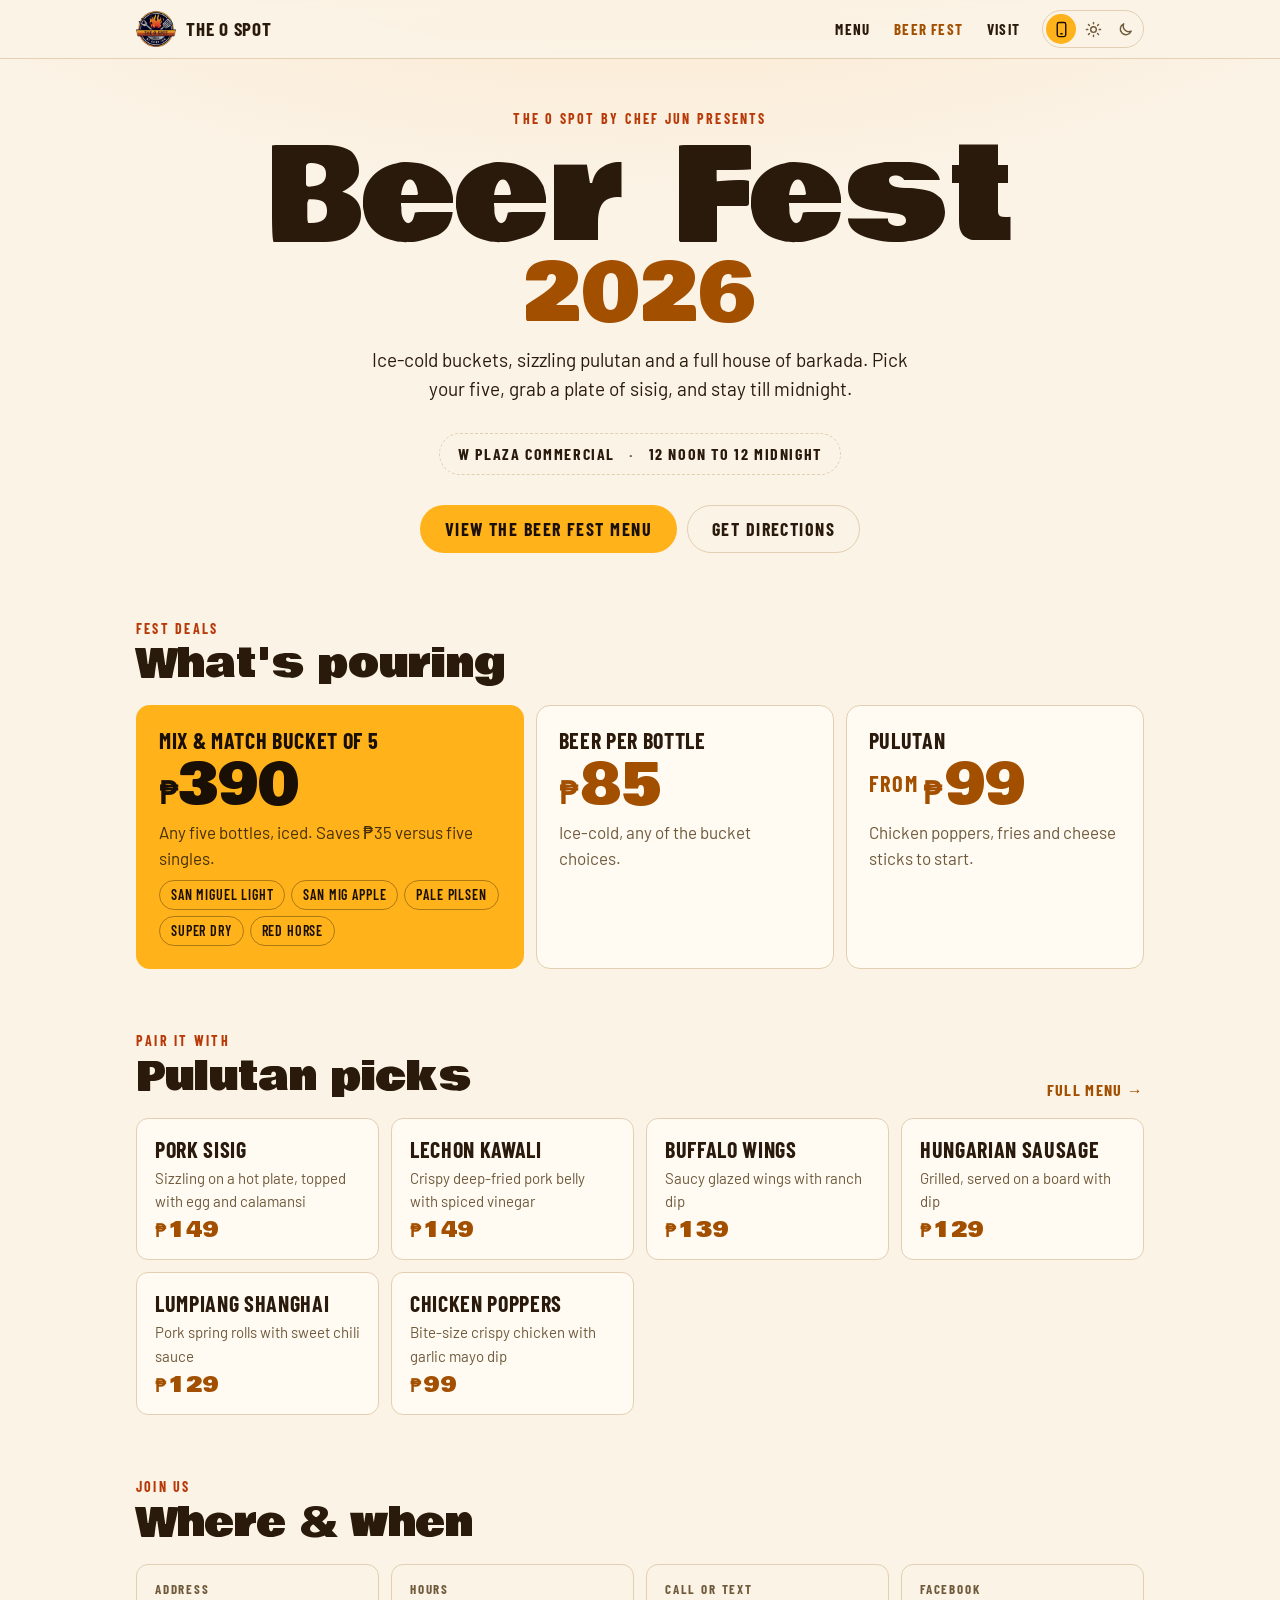
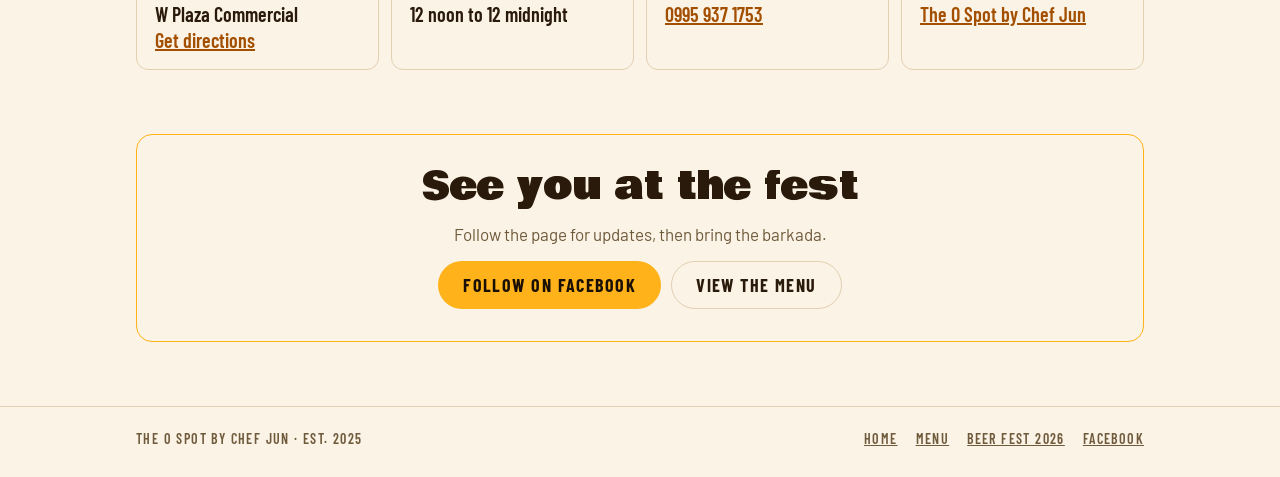
==== beerfest-2026/index.html @ cfd9f89e "Restructure site: business homepage, Beer Fest 2026 landing page, shared stylesheet Co-Authored-By: " ====
<!doctype html>
<html lang="en-PH">
<head>
<meta charset="utf-8">
<meta name="viewport" content="width=device-width, initial-scale=1, viewport-fit=cover">
<title>Beer Fest 2026 | Beer Buckets &amp; Pulutan at The O Spot by Chef Jun</title>
<meta name="description" content="Beer Fest 2026 at The O Spot by Chef Jun: a mix-and-match bucket of 5 San Miguel and Red Horse beers for ₱390, beer at ₱85 a bottle and pulutan from ₱99. At W Plaza Commercial, 12 noon to 12 midnight.">
<link rel="canonical" href="https://dhanmarlanortiz.github.io/theospot/beerfest-2026/">
<meta name="robots" content="index, follow, max-image-preview:large">
<meta property="og:type" content="website">
<meta property="og:site_name" content="The O Spot by Chef Jun">
<meta property="og:locale" content="en_PH">
<meta property="og:title" content="Beer Fest 2026 | Beer Buckets &amp; Pulutan at The O Spot by Chef Jun">
<meta property="og:description" content="Beer Fest 2026 at The O Spot by Chef Jun: a mix-and-match bucket of 5 San Miguel and Red Horse beers for ₱390, beer at ₱85 a bottle and pulutan from ₱99. At W Plaza Commercial, 12 noon to 12 midnight.">
<meta property="og:url" content="https://dhanmarlanortiz.github.io/theospot/beerfest-2026/">
<meta property="og:image" content="https://dhanmarlanortiz.github.io/theospot/assets/og-image.jpg">
<meta property="og:image:secure_url" content="https://dhanmarlanortiz.github.io/theospot/assets/og-image.jpg">
<meta property="og:image:type" content="image/jpeg">
<meta property="og:image:width" content="1200">
<meta property="og:image:height" content="630">
<meta property="og:image:alt" content="The O Spot by Chef Jun logo">
<meta name="twitter:card" content="summary_large_image">
<meta name="twitter:title" content="Beer Fest 2026 | Beer Buckets &amp; Pulutan at The O Spot by Chef Jun">
<meta name="twitter:description" content="Beer Fest 2026 at The O Spot by Chef Jun: a mix-and-match bucket of 5 San Miguel and Red Horse beers for ₱390, beer at ₱85 a bottle and pulutan from ₱99. At W Plaza Commercial, 12 noon to 12 midnight.">
<meta name="twitter:image" content="https://dhanmarlanortiz.github.io/theospot/assets/og-image.jpg">
<link rel="icon" href="../favicon.ico" sizes="any">
<link rel="icon" type="image/png" sizes="32x32" href="../assets/favicon-32.png">
<link rel="apple-touch-icon" href="../assets/apple-touch-icon.png">
<link rel="manifest" href="../site.webmanifest">
<meta name="color-scheme" content="dark light">
<meta name="theme-color" content="#140d08">
<script src="../assets/theme.js"></script>
<link rel="preconnect" href="https://fonts.googleapis.com">
<link rel="preconnect" href="https://fonts.gstatic.com" crossorigin>
<link rel="stylesheet" href="https://fonts.googleapis.com/css2?family=Bowlby+One&family=Barlow+Condensed:wght@500;600;700&family=Barlow:wght@400;500&display=swap">
<link rel="stylesheet" href="../assets/site.css">
<style>
.fhero{padding-block:52px 12px;text-align:center;display:grid;justify-items:center;gap:14px}
.fhero h1{margin:0;font:400 clamp(52px,13vw,128px)/.88 var(--display);letter-spacing:.01em}
.fhero h1 .yr{display:block;color:var(--accent);font-size:.62em;margin-top:.08em}
.fhero .lead{text-align:center}
.when{display:inline-flex;flex-wrap:wrap;justify-content:center;gap:6px 14px;padding:10px 18px;border:1.5px dashed var(--line);border-radius:999px;
  font:700 16px/1.2 var(--cond);letter-spacing:.1em;text-transform:uppercase}
.when span{color:var(--muted)}
.deals{list-style:none;margin:0;padding:0;display:grid;grid-template-columns:1.3fr 1fr 1fr;gap:12px}
@media (max-width:760px){.deals{grid-template-columns:1fr}}
.deal{display:grid;align-content:start;gap:8px;padding:22px;border:1px solid var(--line);border-radius:14px;background:var(--panel);min-width:0}
.deal.star{background:var(--amber);color:var(--ink);border-color:transparent}
.deal.star .muted{color:var(--ink);opacity:.8}
.deal.star .chips span{border-color:rgba(26,15,5,.35)}
.deal h3{margin:0;font:700 22px/1.1 var(--cond);text-transform:uppercase;letter-spacing:.03em}
.deal .big{font:400 clamp(40px,6vw,56px)/.9 var(--display);font-variant-numeric:tabular-nums}
.deal .big b{font-family:var(--cond);font-size:.55em}
.deal p{margin:0}
.cta{margin-top:56px;padding:32px 24px;border-radius:16px;border:1.5px solid var(--amber);text-align:center;display:grid;justify-items:center;gap:14px}
.cta h2{margin:0;font:400 clamp(26px,4.5vw,38px)/1.05 var(--display)}
</style>
<script type="application/ld+json">
{
 "@context": "https://schema.org",
 "@graph": [
  {
   "@type": "WebPage",
   "@id": "https://dhanmarlanortiz.github.io/theospot/beerfest-2026/#webpage",
   "url": "https://dhanmarlanortiz.github.io/theospot/beerfest-2026/",
   "name": "Beer Fest 2026 at The O Spot by Chef Jun",
   "inLanguage": "en-PH",
   "about": {
    "@id": "https://dhanmarlanortiz.github.io/theospot/#restaurant"
   },
   "isPartOf": {
    "@id": "https://dhanmarlanortiz.github.io/theospot/#website"
   }
  },
  {
   "@type": "Restaurant",
   "@id": "https://dhanmarlanortiz.github.io/theospot/#restaurant",
   "name": "The O Spot by Chef Jun",
   "url": "https://dhanmarlanortiz.github.io/theospot/"
  },
  {
   "@type": "BreadcrumbList",
   "itemListElement": [
    {
     "@type": "ListItem",
     "position": 1,
     "name": "Home",
     "item": "https://dhanmarlanortiz.github.io/theospot/"
    },
    {
     "@type": "ListItem",
     "position": 2,
     "name": "Beer Fest 2026",
     "item": "https://dhanmarlanortiz.github.io/theospot/beerfest-2026/"
    }
   ]
  }
 ]
}
</script>
</head>
<body>
<header class="topbar">
  <div class="wrap">
    <a class="brand" href="../"><img src="../assets/logo.png" width="480" height="424" alt="The O Spot by Chef Jun home"><span>The O Spot</span></a>
    <nav class="links" aria-label="Main">
      <a href="../menu/">Menu</a>
      <a href="../beerfest-2026/" aria-current="page">Beer Fest</a>
      <a href="../#visit">Visit</a>
    </nav>
    <div class="theme" role="group" aria-label="Color theme">
        <button type="button" data-theme-set="auto" aria-pressed="true" aria-label="Match phone setting" title="Match phone setting"><svg viewBox="0 0 24 24" fill="none" stroke="currentColor" stroke-width="2" stroke-linecap="round" stroke-linejoin="round"><rect x="6" y="2" width="12" height="20" rx="2.5"/><path d="M11 18h2"/></svg></button>
        <button type="button" data-theme-set="light" aria-pressed="false" aria-label="Light mode" title="Light mode"><svg viewBox="0 0 24 24" fill="none" stroke="currentColor" stroke-width="2" stroke-linecap="round"><circle cx="12" cy="12" r="4"/><path d="M12 2v2M12 20v2M4.9 4.9l1.4 1.4M17.7 17.7l1.4 1.4M2 12h2M20 12h2M4.9 19.1l1.4-1.4M17.7 6.3l1.4-1.4"/></svg></button>
        <button type="button" data-theme-set="dark" aria-pressed="false" aria-label="Dark mode" title="Dark mode"><svg viewBox="0 0 24 24" fill="none" stroke="currentColor" stroke-width="2" stroke-linecap="round" stroke-linejoin="round"><path d="M20 14.5A8 8 0 0 1 9.5 4a8 8 0 1 0 10.5 10.5z"/></svg></button>
      </div>
  </div>
</header>
<main class="wrap">
  <section class="fhero">
    <p class="eyebrow">The O Spot by Chef Jun presents</p>
    <h1>Beer Fest <span class="yr">2026</span></h1>
    <p class="lead">Ice-cold buckets, sizzling pulutan and a full house of barkada. Pick your five, grab a plate of sisig, and stay till midnight.</p>
    <p class="when"><!-- FEST_DATES -->W Plaza Commercial <span>·</span> 12 noon to 12 midnight</p>
    <div class="actions">
      <a class="btn btn-primary" href="../menu/">View the Beer Fest menu</a>
      <a class="btn btn-ghost" href="https://www.google.com/maps/place/W+Plaza+Commercial/@12.9922012,124.0224129,1058m/data=!3m2!1e3!4b1!4m6!3m5!1s0x33a0ef007dd5b9c7:0x67f7fab3412676c0!8m2!3d12.9922012!4d124.0249878!16s%2Fg%2F11ldqmd6lp" target="_blank" rel="noopener">Get directions</a>
    </div>
  </section>

  <section class="section" aria-labelledby="deals-title">
    <div class="section-head"><div><p class="eyebrow">Fest deals</p><h2 id="deals-title">What's pouring</h2></div></div>
    <ul class="deals">
      <li class="deal star">
        <h3>Mix &amp; match bucket of 5</h3>
        <span class="big"><b>₱</b>390</span>
        <p class="muted">Any five bottles, iced. Saves ₱35 versus five singles.</p>
        <div class="chips"><span>San Miguel Light</span><span>San Mig Apple</span><span>Pale Pilsen</span><span>Super Dry</span><span>Red Horse</span></div>
      </li>
      <li class="deal">
        <h3>Beer per bottle</h3>
        <span class="big price"><b>₱</b>85</span>
        <p class="muted">Ice-cold, any of the bucket choices.</p>
      </li>
      <li class="deal">
        <h3>Pulutan</h3>
        <span class="big price"><span style="font:700 .4em var(--cond);letter-spacing:.08em;vertical-align:.5em;margin-right:4px">FROM</span><b>₱</b>99</span>
        <p class="muted">Chicken poppers, fries and cheese sticks to start.</p>
      </li>
    </ul>
  </section>

  <section class="section" aria-labelledby="pair-title">
    <div class="section-head">
      <div><p class="eyebrow">Pair it with</p><h2 id="pair-title">Pulutan picks</h2></div>
      <a class="text-link" href="../menu/">Full menu →</a>
    </div>
    <ul class="dishes">
      <li class="dish"><h3>Pork Sisig</h3><p>Sizzling on a hot plate, topped with egg and calamansi</p><span class="price"><b>₱</b>149</span></li>
      <li class="dish"><h3>Lechon Kawali</h3><p>Crispy deep-fried pork belly with spiced vinegar</p><span class="price"><b>₱</b>149</span></li>
      <li class="dish"><h3>Buffalo Wings</h3><p>Saucy glazed wings with ranch dip</p><span class="price"><b>₱</b>139</span></li>
      <li class="dish"><h3>Hungarian Sausage</h3><p>Grilled, served on a board with dip</p><span class="price"><b>₱</b>129</span></li>
      <li class="dish"><h3>Lumpiang Shanghai</h3><p>Pork spring rolls with sweet chili sauce</p><span class="price"><b>₱</b>129</span></li>
      <li class="dish"><h3>Chicken Poppers</h3><p>Bite-size crispy chicken with garlic mayo dip</p><span class="price"><b>₱</b>99</span></li>
    </ul>
  </section>

  <section class="section visit" id="visit" aria-labelledby="visit-title">
    <div class="section-head"><div><p class="eyebrow">Join us</p><h2 id="visit-title">Where &amp; when</h2></div></div>
    <dl>
      <div><dt>Address</dt><dd>W Plaza Commercial<br><a href="https://www.google.com/maps/place/W+Plaza+Commercial/@12.9922012,124.0224129,1058m/data=!3m2!1e3!4b1!4m6!3m5!1s0x33a0ef007dd5b9c7:0x67f7fab3412676c0!8m2!3d12.9922012!4d124.0249878!16s%2Fg%2F11ldqmd6lp" target="_blank" rel="noopener">Get directions</a></dd></div>
      <div><dt>Hours</dt><dd>12 noon to 12 midnight</dd></div>
      <div><dt>Call or text</dt><dd><a href="tel:+639959371753">0995 937 1753</a></dd></div>
      <div><dt>Facebook</dt><dd><a href="https://www.facebook.com/profile.php?id=61582325510335" target="_blank" rel="noopener">The O Spot by Chef Jun</a></dd></div>
    </dl>
  </section>

  <section class="cta" aria-labelledby="cta-title">
    <h2 id="cta-title">See you at the fest</h2>
    <p class="muted" style="margin:0">Follow the page for updates, then bring the barkada.</p>
    <div class="actions" style="justify-content:center">
      <a class="btn btn-primary" href="https://www.facebook.com/profile.php?id=61582325510335" target="_blank" rel="noopener">Follow on Facebook</a>
      <a class="btn btn-ghost" href="../menu/">View the menu</a>
    </div>
  </section>
</main>
<footer class="site-footer">
  <div class="wrap">
    <span>The O Spot by Chef Jun · Est. 2025</span>
    <nav aria-label="Footer">
      <a href="../">Home</a>
      <a href="../menu/">Menu</a>
      <a href="../beerfest-2026/">Beer Fest 2026</a>
      <a href="https://www.facebook.com/profile.php?id=61582325510335" target="_blank" rel="noopener">Facebook</a>
    </nav>
  </div>
</footer>
</body>
</html>
---- assets/site.css ----
/* The O Spot shared styles (home + Beer Fest landing).
   Dark "night market" by default; light "paper menu" when the phone is in light mode or the visitor picks it. */
:root{
  --bg:#140d08; --panel:#1f150d; --line:#3a2a1b; --fg:#f6ead8; --muted:#b9a58a;
  --amber:#ffb21a; --accent:#ffb21a; --flame:#ff6a1a; --flame-text:#ff7a33; --ink:#1a0f05;
  --glow:rgba(255,106,26,.16);
  --display:"Bowlby One","Arial Black",Impact,sans-serif;
  --cond:"Barlow Condensed","Arial Narrow",sans-serif;
  --body:"Barlow",system-ui,sans-serif;
  color-scheme:dark;
}
@media (prefers-color-scheme: light){
  :root:not([data-theme="dark"]){--bg:#fbf3e6;--panel:#fffaf2;--line:#e3cfb2;--fg:#2a1a0c;--muted:#6f5a3c;--accent:#a34f00;--flame-text:#b83a08;--glow:rgba(255,150,40,.18);color-scheme:light}
}
:root[data-theme="light"]{--bg:#fbf3e6;--panel:#fffaf2;--line:#e3cfb2;--fg:#2a1a0c;--muted:#6f5a3c;--accent:#a34f00;--flame-text:#b83a08;--glow:rgba(255,150,40,.18);color-scheme:light}

*{box-sizing:border-box}
body{margin:0;background:var(--bg);color:var(--fg);font:17px/1.55 var(--body);
  background-image:radial-gradient(1200px 520px at 50% -8%,var(--glow),transparent 70%)}
img{max-width:100%;height:auto}
a{color:var(--accent)}
.wrap{max-width:1040px;margin:0 auto;padding-inline:16px}
@media (prefers-reduced-motion:no-preference){html{scroll-behavior:smooth}}

/* Top bar */
.topbar{position:sticky;top:env(safe-area-inset-top,0px);z-index:10;background:color-mix(in srgb,var(--bg) 90%,transparent);
  backdrop-filter:blur(8px);border-bottom:1px solid var(--line)}
.topbar .wrap{display:flex;align-items:center;gap:12px;padding-block:10px}
.brand{display:flex;align-items:center;gap:10px;color:var(--fg);text-decoration:none;font:700 19px/1 var(--cond);letter-spacing:.04em;text-transform:uppercase;margin-right:auto;min-width:0}
.brand img{width:40px;height:auto;flex:none}
.links{display:flex;gap:4px}
.links a{color:var(--fg);text-decoration:none;font:700 15px/1 var(--cond);letter-spacing:.08em;text-transform:uppercase;padding:9px 10px;border-radius:999px}
.links a:hover,.links a[aria-current="page"]{color:var(--accent)}
.links a:focus-visible{outline:2px solid var(--accent);outline-offset:2px}
@media (max-width:560px){.brand span{display:none}.links a{padding:8px 7px;font-size:14px;letter-spacing:.04em}}

/* Theme switch */
.theme{display:flex;align-items:center;gap:2px;padding:3px;border:1.5px solid var(--line);border-radius:999px;flex:none}
.theme button{display:grid;place-items:center;width:30px;height:30px;padding:0;border:0;border-radius:999px;background:transparent;color:var(--muted);cursor:pointer}
.theme button svg{width:17px;height:17px}
.theme button:hover{color:var(--fg)}
.theme button[aria-pressed="true"]{background:var(--amber);color:var(--ink)}
.theme button:focus-visible{outline:2px solid var(--accent);outline-offset:2px}

/* Type */
.eyebrow{margin:0;color:var(--flame-text);font:700 14px/1.2 var(--cond);letter-spacing:.16em;text-transform:uppercase}
h1,h2{text-wrap:balance}
.section{padding-block:56px 8px}
.section-head{display:flex;flex-wrap:wrap;align-items:end;justify-content:space-between;gap:8px 24px;margin-bottom:20px}
.section h2{margin:6px 0 0;font:400 clamp(28px,4.5vw,40px)/1.05 var(--display)}
.lead{margin:0;max-width:52ch;font-size:clamp(17px,2.2vw,19px)}
.muted{color:var(--muted)}

/* Buttons */
.actions{display:flex;flex-wrap:wrap;gap:10px}
.btn{display:inline-flex;align-items:center;gap:8px;padding:14px 24px;border-radius:999px;text-decoration:none;
  font:700 18px/1 var(--cond);letter-spacing:.08em;text-transform:uppercase;border:1.5px solid transparent}
.btn-primary{background:var(--amber);color:var(--ink)}
.btn-primary:hover{filter:brightness(1.07)}
.btn-ghost{border-color:var(--line);color:var(--fg)}
.btn-ghost:hover{border-color:var(--accent);color:var(--accent)}
.btn:focus-visible{outline:3px solid var(--accent);outline-offset:3px}
.text-link{font:700 16px/1 var(--cond);letter-spacing:.08em;text-transform:uppercase;text-decoration:none}
.text-link:hover{text-decoration:underline}

/* Dish cards */
.dishes{list-style:none;margin:0;padding:0;display:grid;grid-template-columns:repeat(auto-fill,minmax(min(100%,230px),1fr));gap:12px}
.dish{display:grid;grid-template-rows:auto 1fr auto;gap:6px;padding:18px;border:1px solid var(--line);border-radius:12px;background:var(--panel);min-width:0}
.dish h3{margin:0;font:700 22px/1.1 var(--cond);text-transform:uppercase;letter-spacing:.03em}
.dish p{margin:0;color:var(--muted);font-size:15px}
.price{font:400 22px/1 var(--display);color:var(--accent);font-variant-numeric:tabular-nums}
.price b{font-family:var(--cond);font-weight:700;font-size:.8em;margin-right:2px}

/* Chips */
.chips{display:flex;flex-wrap:wrap;gap:6px}
.chips span{font:600 14px/1 var(--cond);letter-spacing:.06em;text-transform:uppercase;padding:7px 11px;border:1px solid var(--line);border-radius:999px}

/* Visit */
.visit dl{margin:0;display:grid;grid-template-columns:repeat(auto-fit,minmax(min(100%,220px),1fr));gap:12px}
.visit dl div{min-width:0;padding:16px 18px;border:1px solid var(--line);border-radius:12px}
.visit dt{font:700 13px var(--cond);letter-spacing:.14em;text-transform:uppercase;color:var(--muted)}
.visit dd{margin:4px 0 0;font:600 20px/1.3 var(--cond);overflow-wrap:anywhere}

/* FAQ */
.faq details{border-bottom:1px dashed var(--line);padding-block:14px}
.faq details:first-of-type{border-top:1px dashed var(--line)}
.faq summary{cursor:pointer;font:700 20px/1.3 var(--cond);letter-spacing:.02em}
.faq summary:focus-visible{outline:2px solid var(--accent);outline-offset:3px}
.faq details p{margin:8px 0 0;color:var(--muted);max-width:65ch}

/* Footer */
.site-footer{margin-top:64px;border-top:1px solid var(--line)}
.site-footer .wrap{display:flex;flex-wrap:wrap;gap:10px 24px;justify-content:space-between;padding-block:22px calc(28px + env(safe-area-inset-bottom,0px));
  color:var(--muted);font:600 14px/1.4 var(--cond);letter-spacing:.1em;text-transform:uppercase}
.site-footer nav{display:flex;flex-wrap:wrap;gap:6px 18px}
.site-footer a{color:inherit}
.site-footer a:hover{color:var(--accent)}
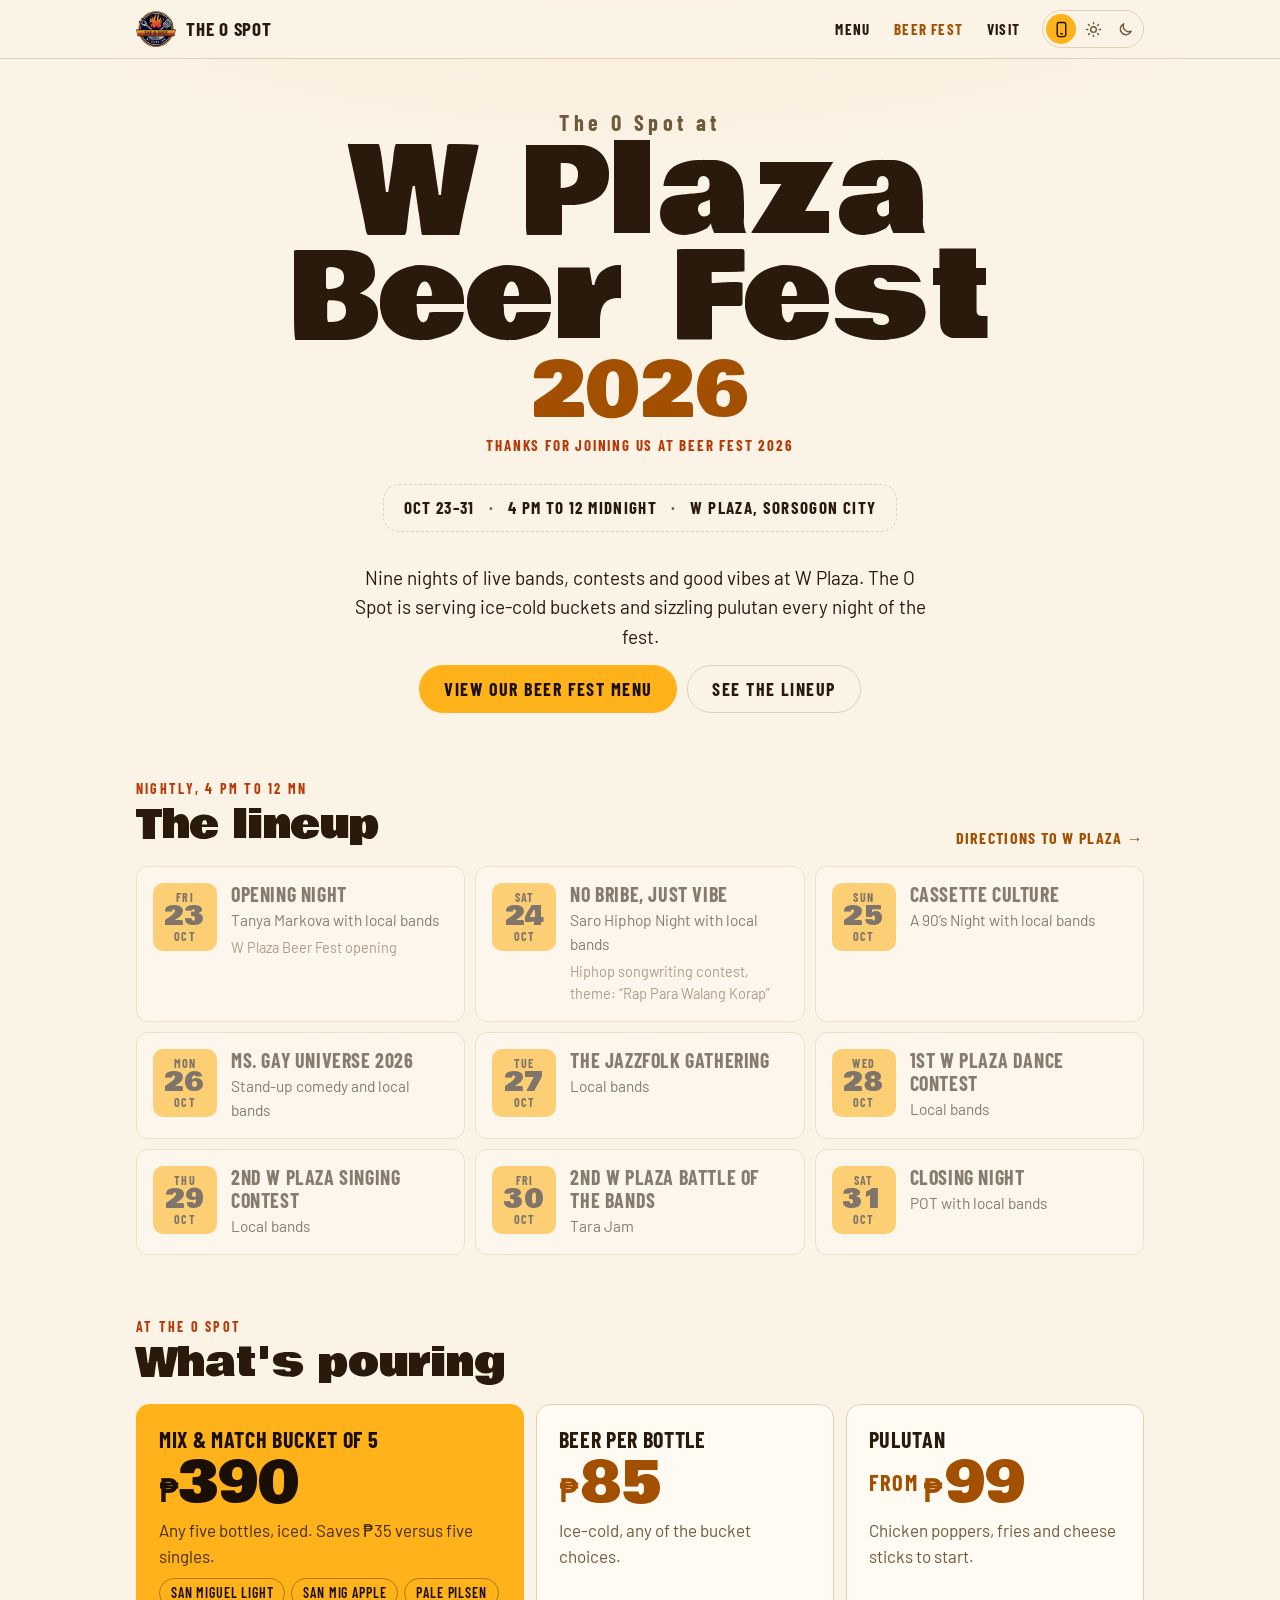
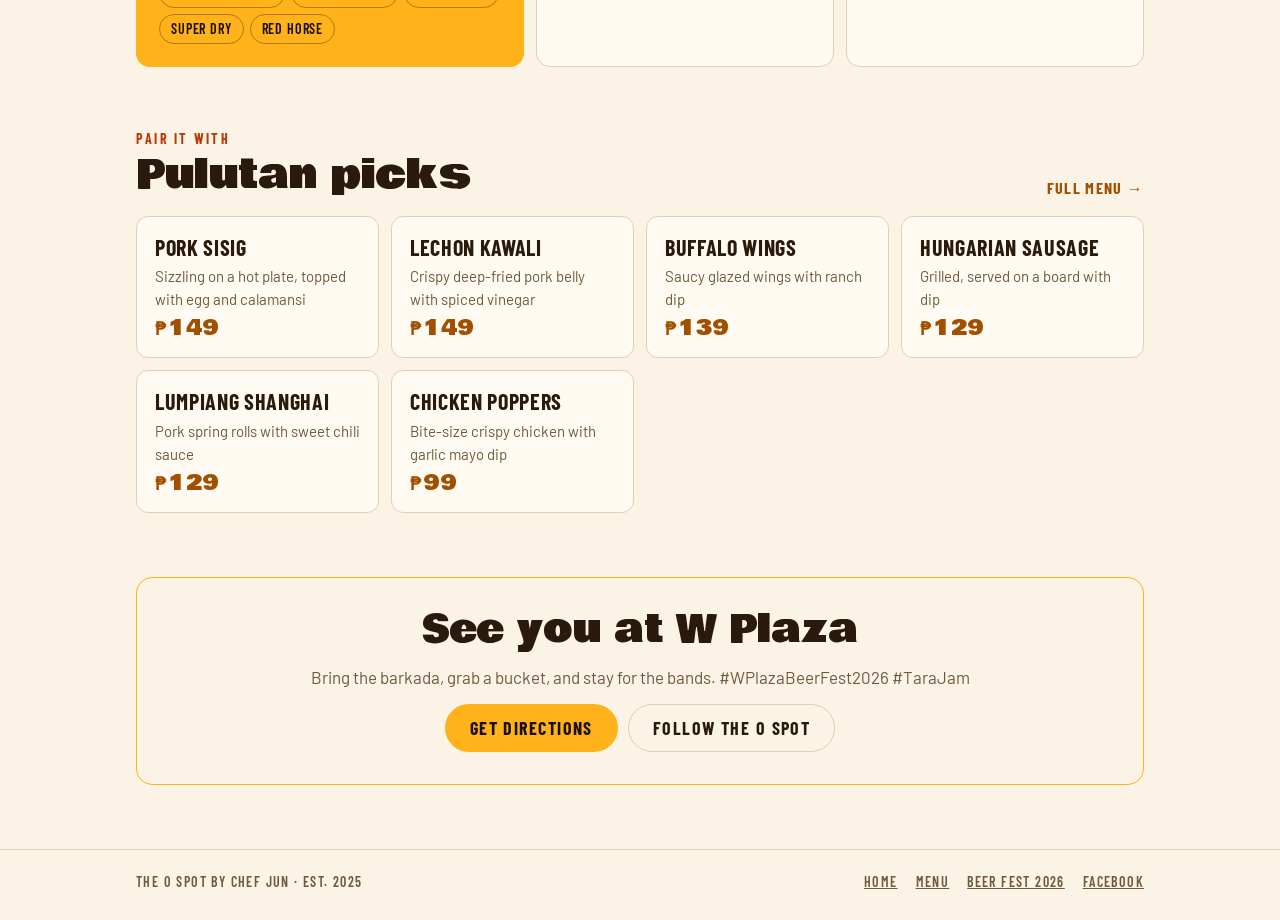
==== commit aef79acb: "Beer Fest page: W Plaza Beer Fest 2026 dates, nightly lineup and Event data; add Sorsogon City to ad" ====
--- a/beerfest-2026/index.html
+++ b/beerfest-2026/index.html
@@ -3,15 +3,15 @@
 <head>
 <meta charset="utf-8">
 <meta name="viewport" content="width=device-width, initial-scale=1, viewport-fit=cover">
-<title>Beer Fest 2026 | Beer Buckets &amp; Pulutan at The O Spot by Chef Jun</title>
-<meta name="description" content="Beer Fest 2026 at The O Spot by Chef Jun: a mix-and-match bucket of 5 San Miguel and Red Horse beers for ₱390, beer at ₱85 a bottle and pulutan from ₱99. At W Plaza Commercial, 12 noon to 12 midnight.">
+<title>W Plaza Beer Fest 2026 (Oct 23–31) | The O Spot by Chef Jun</title>
+<meta name="description" content="W Plaza Beer Fest 2026 runs October 23–31, 4 PM to 12 midnight in Sorsogon City, with Tanya Markova, POT and nightly local bands. Find The O Spot there: bucket of 5 beers for ₱390, pulutan from ₱99.">
 <link rel="canonical" href="https://dhanmarlanortiz.github.io/theospot/beerfest-2026/">
 <meta name="robots" content="index, follow, max-image-preview:large">
 <meta property="og:type" content="website">
 <meta property="og:site_name" content="The O Spot by Chef Jun">
 <meta property="og:locale" content="en_PH">
-<meta property="og:title" content="Beer Fest 2026 | Beer Buckets &amp; Pulutan at The O Spot by Chef Jun">
-<meta property="og:description" content="Beer Fest 2026 at The O Spot by Chef Jun: a mix-and-match bucket of 5 San Miguel and Red Horse beers for ₱390, beer at ₱85 a bottle and pulutan from ₱99. At W Plaza Commercial, 12 noon to 12 midnight.">
+<meta property="og:title" content="W Plaza Beer Fest 2026 (Oct 23–31) | The O Spot by Chef Jun">
+<meta property="og:description" content="W Plaza Beer Fest 2026 runs October 23–31, 4 PM to 12 midnight in Sorsogon City, with Tanya Markova, POT and nightly local bands. Find The O Spot there: bucket of 5 beers for ₱390, pulutan from ₱99.">
 <meta property="og:url" content="https://dhanmarlanortiz.github.io/theospot/beerfest-2026/">
 <meta property="og:image" content="https://dhanmarlanortiz.github.io/theospot/assets/og-image.jpg">
 <meta property="og:image:secure_url" content="https://dhanmarlanortiz.github.io/theospot/assets/og-image.jpg">
@@ -20,8 +20,8 @@
 <meta property="og:image:height" content="630">
 <meta property="og:image:alt" content="The O Spot by Chef Jun logo">
 <meta name="twitter:card" content="summary_large_image">
-<meta name="twitter:title" content="Beer Fest 2026 | Beer Buckets &amp; Pulutan at The O Spot by Chef Jun">
-<meta name="twitter:description" content="Beer Fest 2026 at The O Spot by Chef Jun: a mix-and-match bucket of 5 San Miguel and Red Horse beers for ₱390, beer at ₱85 a bottle and pulutan from ₱99. At W Plaza Commercial, 12 noon to 12 midnight.">
+<meta name="twitter:title" content="W Plaza Beer Fest 2026 (Oct 23–31) | The O Spot by Chef Jun">
+<meta name="twitter:description" content="W Plaza Beer Fest 2026 runs October 23–31, 4 PM to 12 midnight in Sorsogon City, with Tanya Markova, POT and nightly local bands. Find The O Spot there: bucket of 5 beers for ₱390, pulutan from ₱99.">
 <meta name="twitter:image" content="https://dhanmarlanortiz.github.io/theospot/assets/og-image.jpg">
 <link rel="icon" href="../favicon.ico" sizes="any">
 <link rel="icon" type="image/png" sizes="32x32" href="../assets/favicon-32.png">
@@ -36,12 +36,26 @@
 <link rel="stylesheet" href="../assets/site.css">
 <style>
 .fhero{padding-block:52px 12px;text-align:center;display:grid;justify-items:center;gap:14px}
-.fhero h1{margin:0;font:400 clamp(52px,13vw,128px)/.88 var(--display);letter-spacing:.01em}
+.fhero h1{margin:0;font:400 clamp(48px,12vw,120px)/.88 var(--display);letter-spacing:.01em}
+.fhero h1 small{display:block;font:700 clamp(16px,2.6vw,22px)/1 var(--cond);letter-spacing:.2em;color:var(--muted);margin-bottom:.4em}
 .fhero h1 .yr{display:block;color:var(--accent);font-size:.62em;margin-top:.08em}
 .fhero .lead{text-align:center}
-.when{display:inline-flex;flex-wrap:wrap;justify-content:center;gap:6px 14px;padding:10px 18px;border:1.5px dashed var(--line);border-radius:999px;
-  font:700 16px/1.2 var(--cond);letter-spacing:.1em;text-transform:uppercase}
+.when{display:flex;flex-wrap:wrap;justify-content:center;gap:6px 14px;padding:12px 20px;border:1.5px dashed var(--line);border-radius:16px;
+  font:700 17px/1.25 var(--cond);letter-spacing:.08em;text-transform:uppercase}
 .when span{color:var(--muted)}
+.countdown{margin:0;font:700 15px/1 var(--cond);letter-spacing:.12em;text-transform:uppercase;color:var(--flame-text)}
+.lineup{list-style:none;margin:0;padding:0;display:grid;grid-template-columns:repeat(auto-fill,minmax(min(100%,300px),1fr));gap:10px}
+.night{position:relative;display:grid;grid-template-columns:64px 1fr;gap:14px;align-items:start;padding:16px;border:1px solid var(--line);border-radius:12px;background:var(--panel);min-width:0}
+.night time{display:grid;justify-items:center;padding:8px 0;border-radius:10px;background:var(--amber);color:var(--ink);font:700 12px/1.1 var(--cond);letter-spacing:.1em;text-transform:uppercase}
+.night time b{font:400 26px/1 var(--display)}
+.night h3{margin:0 0 2px;font:700 20px/1.15 var(--cond);text-transform:uppercase;letter-spacing:.03em}
+.night p{margin:0;font-size:15.5px}
+.night p.muted{margin-top:4px;font-size:14.5px}
+.night div{min-width:0}
+.tonight-tag{display:none;margin-top:8px;width:max-content;padding:3px 9px;border-radius:4px;background:var(--flame);color:var(--ink);font:700 12px/1.3 var(--cond);letter-spacing:.1em;text-transform:uppercase}
+.night.is-tonight{border-color:var(--amber);box-shadow:0 0 0 1px var(--amber)}
+.night.is-tonight .tonight-tag{display:block}
+.night.is-past{opacity:.55}
 .deals{list-style:none;margin:0;padding:0;display:grid;grid-template-columns:1.3fr 1fr 1fr;gap:12px}
 @media (max-width:760px){.deals{grid-template-columns:1fr}}
 .deal{display:grid;align-content:start;gap:8px;padding:22px;border:1px solid var(--line);border-radius:14px;background:var(--panel);min-width:0}
@@ -51,32 +65,246 @@
 .deal h3{margin:0;font:700 22px/1.1 var(--cond);text-transform:uppercase;letter-spacing:.03em}
 .deal .big{font:400 clamp(40px,6vw,56px)/.9 var(--display);font-variant-numeric:tabular-nums}
 .deal .big b{font-family:var(--cond);font-size:.55em}
+.deal .from{font:700 .4em var(--cond);letter-spacing:.08em;vertical-align:.5em;margin-right:4px}
 .deal p{margin:0}
 .cta{margin-top:56px;padding:32px 24px;border-radius:16px;border:1.5px solid var(--amber);text-align:center;display:grid;justify-items:center;gap:14px}
 .cta h2{margin:0;font:400 clamp(26px,4.5vw,38px)/1.05 var(--display)}
+.cta p{margin:0}
 </style>
 <script type="application/ld+json">
 {
  "@context": "https://schema.org",
  "@graph": [
   {
+   "@type": "Event",
+   "@id": "https://dhanmarlanortiz.github.io/theospot/beerfest-2026/#event",
+   "name": "W Plaza Beer Fest 2026",
+   "description": "Nine nights of beer, food and local music at W Plaza, Sorsogon City, featuring Tanya Markova, POT, local bands, a hiphop songwriting contest, a dance contest, a singing contest and a battle of the bands. The O Spot by Chef Jun serves pulutan and beer buckets all fest long.",
+   "startDate": "2026-10-23T16:00+08:00",
+   "endDate": "2026-11-01T00:00+08:00",
+   "eventStatus": "https://schema.org/EventScheduled",
+   "eventAttendanceMode": "https://schema.org/OfflineEventAttendanceMode",
+   "location": {
+    "@type": "Place",
+    "name": "W Plaza Commercial",
+    "address": {
+     "@type": "PostalAddress",
+     "streetAddress": "W Plaza Commercial",
+     "addressLocality": "Sorsogon City",
+     "addressRegion": "Sorsogon",
+     "addressCountry": "PH"
+    },
+    "geo": {
+     "@type": "GeoCoordinates",
+     "latitude": 12.9922012,
+     "longitude": 124.0249878
+    },
+    "hasMap": "https://www.google.com/maps/place/W+Plaza+Commercial/@12.9922012,124.0224129,1058m/data=!3m2!1e3!4b1!4m6!3m5!1s0x33a0ef007dd5b9c7:0x67f7fab3412676c0!8m2!3d12.9922012!4d124.0249878!16s%2Fg%2F11ldqmd6lp"
+   },
+   "organizer": {
+    "@type": "Organization",
+    "name": "W Plaza Commercial"
+   },
+   "image": [
+    "https://dhanmarlanortiz.github.io/theospot/assets/og-image.jpg"
+   ],
+   "url": "https://dhanmarlanortiz.github.io/theospot/beerfest-2026/",
+   "performer": [
+    {
+     "@type": "MusicGroup",
+     "name": "Tanya Markova"
+    },
+    {
+     "@type": "MusicGroup",
+     "name": "POT"
+    }
+   ],
+   "subEvent": [
+    {
+     "@type": "Event",
+     "name": "Opening night: Tanya Markova with local bands",
+     "startDate": "2026-10-23T16:00+08:00",
+     "endDate": "2026-10-24T00:00+08:00",
+     "eventStatus": "https://schema.org/EventScheduled",
+     "eventAttendanceMode": "https://schema.org/OfflineEventAttendanceMode",
+     "location": {
+      "@type": "Place",
+      "name": "W Plaza Commercial",
+      "address": {
+       "@type": "PostalAddress",
+       "streetAddress": "W Plaza Commercial",
+       "addressLocality": "Sorsogon City",
+       "addressRegion": "Sorsogon",
+       "addressCountry": "PH"
+      }
+     }
+    },
+    {
+     "@type": "Event",
+     "name": "No Bribe, Just Vibe: Saro Hiphop Night with local bands",
+     "startDate": "2026-10-24T16:00+08:00",
+     "endDate": "2026-10-25T00:00+08:00",
+     "eventStatus": "https://schema.org/EventScheduled",
+     "eventAttendanceMode": "https://schema.org/OfflineEventAttendanceMode",
+     "location": {
+      "@type": "Place",
+      "name": "W Plaza Commercial",
+      "address": {
+       "@type": "PostalAddress",
+       "streetAddress": "W Plaza Commercial",
+       "addressLocality": "Sorsogon City",
+       "addressRegion": "Sorsogon",
+       "addressCountry": "PH"
+      }
+     }
+    },
+    {
+     "@type": "Event",
+     "name": "Cassette Culture: A 90’s Night with local bands",
+     "startDate": "2026-10-25T16:00+08:00",
+     "endDate": "2026-10-26T00:00+08:00",
+     "eventStatus": "https://schema.org/EventScheduled",
+     "eventAttendanceMode": "https://schema.org/OfflineEventAttendanceMode",
+     "location": {
+      "@type": "Place",
+      "name": "W Plaza Commercial",
+      "address": {
+       "@type": "PostalAddress",
+       "streetAddress": "W Plaza Commercial",
+       "addressLocality": "Sorsogon City",
+       "addressRegion": "Sorsogon",
+       "addressCountry": "PH"
+      }
+     }
+    },
+    {
+     "@type": "Event",
+     "name": "Ms. Gay Universe 2026: Stand-up comedy and local bands",
+     "startDate": "2026-10-26T16:00+08:00",
+     "endDate": "2026-10-27T00:00+08:00",
+     "eventStatus": "https://schema.org/EventScheduled",
+     "eventAttendanceMode": "https://schema.org/OfflineEventAttendanceMode",
+     "location": {
+      "@type": "Place",
+      "name": "W Plaza Commercial",
+      "address": {
+       "@type": "PostalAddress",
+       "streetAddress": "W Plaza Commercial",
+       "addressLocality": "Sorsogon City",
+       "addressRegion": "Sorsogon",
+       "addressCountry": "PH"
+      }
+     }
+    },
+    {
+     "@type": "Event",
+     "name": "The Jazzfolk Gathering: Local bands",
+     "startDate": "2026-10-27T16:00+08:00",
+     "endDate": "2026-10-28T00:00+08:00",
+     "eventStatus": "https://schema.org/EventScheduled",
+     "eventAttendanceMode": "https://schema.org/OfflineEventAttendanceMode",
+     "location": {
+      "@type": "Place",
+      "name": "W Plaza Commercial",
+      "address": {
+       "@type": "PostalAddress",
+       "streetAddress": "W Plaza Commercial",
+       "addressLocality": "Sorsogon City",
+       "addressRegion": "Sorsogon",
+       "addressCountry": "PH"
+      }
+     }
+    },
+    {
+     "@type": "Event",
+     "name": "1st W Plaza Dance Contest: Local bands",
+     "startDate": "2026-10-28T16:00+08:00",
+     "endDate": "2026-10-29T00:00+08:00",
+     "eventStatus": "https://schema.org/EventScheduled",
+     "eventAttendanceMode": "https://schema.org/OfflineEventAttendanceMode",
+     "location": {
+      "@type": "Place",
+      "name": "W Plaza Commercial",
+      "address": {
+       "@type": "PostalAddress",
+       "streetAddress": "W Plaza Commercial",
+       "addressLocality": "Sorsogon City",
+       "addressRegion": "Sorsogon",
+       "addressCountry": "PH"
+      }
+     }
+    },
+    {
+     "@type": "Event",
+     "name": "2nd W Plaza Singing Contest: Local bands",
+     "startDate": "2026-10-29T16:00+08:00",
+     "endDate": "2026-10-30T00:00+08:00",
+     "eventStatus": "https://schema.org/EventScheduled",
+     "eventAttendanceMode": "https://schema.org/OfflineEventAttendanceMode",
+     "location": {
+      "@type": "Place",
+      "name": "W Plaza Commercial",
+      "address": {
+       "@type": "PostalAddress",
+       "streetAddress": "W Plaza Commercial",
+       "addressLocality": "Sorsogon City",
+       "addressRegion": "Sorsogon",
+       "addressCountry": "PH"
+      }
+     }
+    },
+    {
+     "@type": "Event",
+     "name": "2nd W Plaza Battle of the Bands: Tara Jam",
+     "startDate": "2026-10-30T16:00+08:00",
+     "endDate": "2026-10-31T00:00+08:00",
+     "eventStatus": "https://schema.org/EventScheduled",
+     "eventAttendanceMode": "https://schema.org/OfflineEventAttendanceMode",
+     "location": {
+      "@type": "Place",
+      "name": "W Plaza Commercial",
+      "address": {
+       "@type": "PostalAddress",
+       "streetAddress": "W Plaza Commercial",
+       "addressLocality": "Sorsogon City",
+       "addressRegion": "Sorsogon",
+       "addressCountry": "PH"
+      }
+     }
+    },
+    {
+     "@type": "Event",
+     "name": "Closing night: POT with local bands",
+     "startDate": "2026-10-31T16:00+08:00",
+     "endDate": "2026-11-01T00:00+08:00",
+     "eventStatus": "https://schema.org/EventScheduled",
+     "eventAttendanceMode": "https://schema.org/OfflineEventAttendanceMode",
+     "location": {
+      "@type": "Place",
+      "name": "W Plaza Commercial",
+      "address": {
+       "@type": "PostalAddress",
+       "streetAddress": "W Plaza Commercial",
+       "addressLocality": "Sorsogon City",
+       "addressRegion": "Sorsogon",
+       "addressCountry": "PH"
+      }
+     }
+    }
+   ]
+  },
+  {
    "@type": "WebPage",
    "@id": "https://dhanmarlanortiz.github.io/theospot/beerfest-2026/#webpage",
    "url": "https://dhanmarlanortiz.github.io/theospot/beerfest-2026/",
-   "name": "Beer Fest 2026 at The O Spot by Chef Jun",
+   "name": "The O Spot at W Plaza Beer Fest 2026",
    "inLanguage": "en-PH",
    "about": {
-    "@id": "https://dhanmarlanortiz.github.io/theospot/#restaurant"
+    "@id": "https://dhanmarlanortiz.github.io/theospot/beerfest-2026/#event"
    },
    "isPartOf": {
     "@id": "https://dhanmarlanortiz.github.io/theospot/#website"
    }
-  },
-  {
-   "@type": "Restaurant",
-   "@id": "https://dhanmarlanortiz.github.io/theospot/#restaurant",
-   "name": "The O Spot by Chef Jun",
-   "url": "https://dhanmarlanortiz.github.io/theospot/"
   },
   {
    "@type": "BreadcrumbList",
@@ -117,18 +345,63 @@
 </header>
 <main class="wrap">
   <section class="fhero">
-    <p class="eyebrow">The O Spot by Chef Jun presents</p>
-    <h1>Beer Fest <span class="yr">2026</span></h1>
-    <p class="lead">Ice-cold buckets, sizzling pulutan and a full house of barkada. Pick your five, grab a plate of sisig, and stay till midnight.</p>
-    <p class="when"><!-- FEST_DATES -->W Plaza Commercial <span>·</span> 12 noon to 12 midnight</p>
+    <h1><small>The O Spot at</small>W Plaza Beer Fest <span class="yr">2026</span></h1>
+    <p class="countdown" id="countdown">October 23–31, 2026</p>
+    <p class="when">Oct 23–31 <span>·</span> 4 PM to 12 midnight <span>·</span> W Plaza, Sorsogon City</p>
+    <p class="lead">Nine nights of live bands, contests and good vibes at W Plaza. The O Spot is serving ice-cold buckets and sizzling pulutan every night of the fest.</p>
     <div class="actions">
-      <a class="btn btn-primary" href="../menu/">View the Beer Fest menu</a>
-      <a class="btn btn-ghost" href="https://www.google.com/maps/place/W+Plaza+Commercial/@12.9922012,124.0224129,1058m/data=!3m2!1e3!4b1!4m6!3m5!1s0x33a0ef007dd5b9c7:0x67f7fab3412676c0!8m2!3d12.9922012!4d124.0249878!16s%2Fg%2F11ldqmd6lp" target="_blank" rel="noopener">Get directions</a>
+      <a class="btn btn-primary" href="../menu/">View our Beer Fest menu</a>
+      <a class="btn btn-ghost" href="#lineup">See the lineup</a>
     </div>
   </section>
 
+  <section class="section" id="lineup" aria-labelledby="lineup-title">
+    <div class="section-head">
+      <div><p class="eyebrow">Nightly, 4 PM to 12 MN</p><h2 id="lineup-title">The lineup</h2></div>
+      <a class="text-link" href="https://www.google.com/maps/place/W+Plaza+Commercial/@12.9922012,124.0224129,1058m/data=!3m2!1e3!4b1!4m6!3m5!1s0x33a0ef007dd5b9c7:0x67f7fab3412676c0!8m2!3d12.9922012!4d124.0249878!16s%2Fg%2F11ldqmd6lp" target="_blank" rel="noopener">Directions to W Plaza →</a>
+    </div>
+    <ol class="lineup">
+      <li class="night" data-date="2026-10-23">
+        <time datetime="2026-10-23T16:00+08:00"><span>Fri</span><b>23</b><span>Oct</span></time>
+        <div><h3>Opening night</h3><p>Tanya Markova with local bands</p><p class="muted">W Plaza Beer Fest opening</p><span class="tonight-tag">Tonight</span></div>
+      </li>
+      <li class="night" data-date="2026-10-24">
+        <time datetime="2026-10-24T16:00+08:00"><span>Sat</span><b>24</b><span>Oct</span></time>
+        <div><h3>No Bribe, Just Vibe</h3><p>Saro Hiphop Night with local bands</p><p class="muted">Hiphop songwriting contest, theme: “Rap Para Walang Korap”</p><span class="tonight-tag">Tonight</span></div>
+      </li>
+      <li class="night" data-date="2026-10-25">
+        <time datetime="2026-10-25T16:00+08:00"><span>Sun</span><b>25</b><span>Oct</span></time>
+        <div><h3>Cassette Culture</h3><p>A 90’s Night with local bands</p><span class="tonight-tag">Tonight</span></div>
+      </li>
+      <li class="night" data-date="2026-10-26">
+        <time datetime="2026-10-26T16:00+08:00"><span>Mon</span><b>26</b><span>Oct</span></time>
+        <div><h3>Ms. Gay Universe 2026</h3><p>Stand-up comedy and local bands</p><span class="tonight-tag">Tonight</span></div>
+      </li>
+      <li class="night" data-date="2026-10-27">
+        <time datetime="2026-10-27T16:00+08:00"><span>Tue</span><b>27</b><span>Oct</span></time>
+        <div><h3>The Jazzfolk Gathering</h3><p>Local bands</p><span class="tonight-tag">Tonight</span></div>
+      </li>
+      <li class="night" data-date="2026-10-28">
+        <time datetime="2026-10-28T16:00+08:00"><span>Wed</span><b>28</b><span>Oct</span></time>
+        <div><h3>1st W Plaza Dance Contest</h3><p>Local bands</p><span class="tonight-tag">Tonight</span></div>
+      </li>
+      <li class="night" data-date="2026-10-29">
+        <time datetime="2026-10-29T16:00+08:00"><span>Thu</span><b>29</b><span>Oct</span></time>
+        <div><h3>2nd W Plaza Singing Contest</h3><p>Local bands</p><span class="tonight-tag">Tonight</span></div>
+      </li>
+      <li class="night" data-date="2026-10-30">
+        <time datetime="2026-10-30T16:00+08:00"><span>Fri</span><b>30</b><span>Oct</span></time>
+        <div><h3>2nd W Plaza Battle of the Bands</h3><p>Tara Jam</p><span class="tonight-tag">Tonight</span></div>
+      </li>
+      <li class="night" data-date="2026-10-31">
+        <time datetime="2026-10-31T16:00+08:00"><span>Sat</span><b>31</b><span>Oct</span></time>
+        <div><h3>Closing night</h3><p>POT with local bands</p><span class="tonight-tag">Tonight</span></div>
+      </li>
+    </ol>
+  </section>
+
   <section class="section" aria-labelledby="deals-title">
-    <div class="section-head"><div><p class="eyebrow">Fest deals</p><h2 id="deals-title">What's pouring</h2></div></div>
+    <div class="section-head"><div><p class="eyebrow">At The O Spot</p><h2 id="deals-title">What's pouring</h2></div></div>
     <ul class="deals">
       <li class="deal star">
         <h3>Mix &amp; match bucket of 5</h3>
@@ -143,7 +416,7 @@
       </li>
       <li class="deal">
         <h3>Pulutan</h3>
-        <span class="big price"><span style="font:700 .4em var(--cond);letter-spacing:.08em;vertical-align:.5em;margin-right:4px">FROM</span><b>₱</b>99</span>
+        <span class="big price"><span class="from">FROM</span><b>₱</b>99</span>
         <p class="muted">Chicken poppers, fries and cheese sticks to start.</p>
       </li>
     </ul>
@@ -164,25 +437,35 @@
     </ul>
   </section>
 
-  <section class="section visit" id="visit" aria-labelledby="visit-title">
-    <div class="section-head"><div><p class="eyebrow">Join us</p><h2 id="visit-title">Where &amp; when</h2></div></div>
-    <dl>
-      <div><dt>Address</dt><dd>W Plaza Commercial<br><a href="https://www.google.com/maps/place/W+Plaza+Commercial/@12.9922012,124.0224129,1058m/data=!3m2!1e3!4b1!4m6!3m5!1s0x33a0ef007dd5b9c7:0x67f7fab3412676c0!8m2!3d12.9922012!4d124.0249878!16s%2Fg%2F11ldqmd6lp" target="_blank" rel="noopener">Get directions</a></dd></div>
-      <div><dt>Hours</dt><dd>12 noon to 12 midnight</dd></div>
-      <div><dt>Call or text</dt><dd><a href="tel:+639959371753">0995 937 1753</a></dd></div>
-      <div><dt>Facebook</dt><dd><a href="https://www.facebook.com/profile.php?id=61582325510335" target="_blank" rel="noopener">The O Spot by Chef Jun</a></dd></div>
-    </dl>
-  </section>
-
   <section class="cta" aria-labelledby="cta-title">
-    <h2 id="cta-title">See you at the fest</h2>
-    <p class="muted" style="margin:0">Follow the page for updates, then bring the barkada.</p>
+    <h2 id="cta-title">See you at W Plaza</h2>
+    <p class="muted">Bring the barkada, grab a bucket, and stay for the bands. #WPlazaBeerFest2026 #TaraJam</p>
     <div class="actions" style="justify-content:center">
-      <a class="btn btn-primary" href="https://www.facebook.com/profile.php?id=61582325510335" target="_blank" rel="noopener">Follow on Facebook</a>
-      <a class="btn btn-ghost" href="../menu/">View the menu</a>
+      <a class="btn btn-primary" href="https://www.google.com/maps/place/W+Plaza+Commercial/@12.9922012,124.0224129,1058m/data=!3m2!1e3!4b1!4m6!3m5!1s0x33a0ef007dd5b9c7:0x67f7fab3412676c0!8m2!3d12.9922012!4d124.0249878!16s%2Fg%2F11ldqmd6lp" target="_blank" rel="noopener">Get directions</a>
+      <a class="btn btn-ghost" href="https://www.facebook.com/profile.php?id=61582325510335" target="_blank" rel="noopener">Follow The O Spot</a>
     </div>
   </section>
 </main>
+<script>
+(function(){
+  try{
+    var now=new Date();
+    var ph=new Date(now.getTime()+(now.getTimezoneOffset()+480)*60000); /* Manila time */
+    var today=ph.getFullYear()+"-"+String(ph.getMonth()+1).padStart(2,"0")+"-"+String(ph.getDate()).padStart(2,"0");
+    document.querySelectorAll(".night").forEach(function(li){
+      var d=li.getAttribute("data-date");
+      if(d===today) li.classList.add("is-tonight"); else if(d<today) li.classList.add("is-past");
+    });
+    var el=document.getElementById("countdown"); if(!el) return;
+    var start=new Date("2026-10-23T16:00:00+08:00"), end=new Date("2026-11-01T00:00:00+08:00");
+    if(now<start){
+      var days=Math.ceil((start-now)/86400000);
+      el.textContent=days<=1?"Starts tomorrow":"Starts in "+days+" days";
+    } else if(now<end){ el.textContent="Happening now"; }
+    else { el.textContent="Thanks for joining us at Beer Fest 2026"; }
+  }catch(e){}
+})();
+</script>
 <footer class="site-footer">
   <div class="wrap">
     <span>The O Spot by Chef Jun · Est. 2025</span>
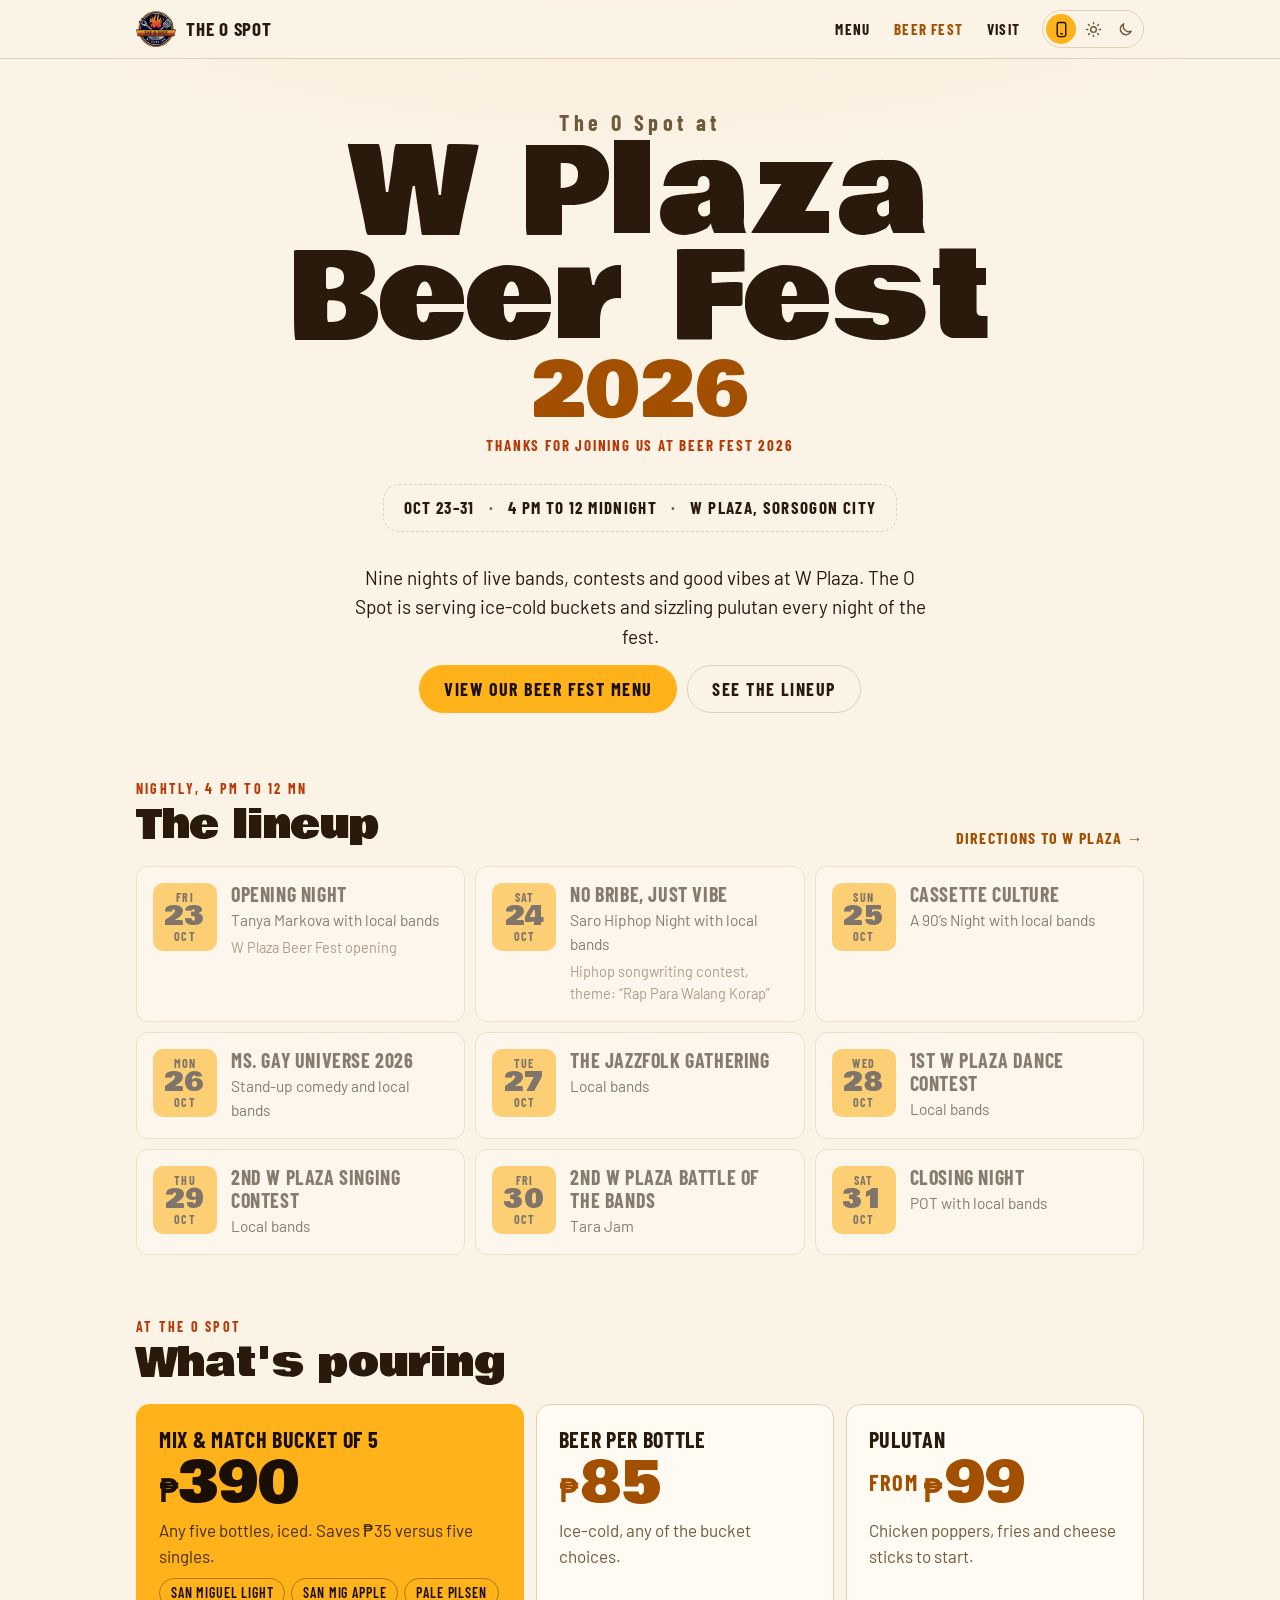
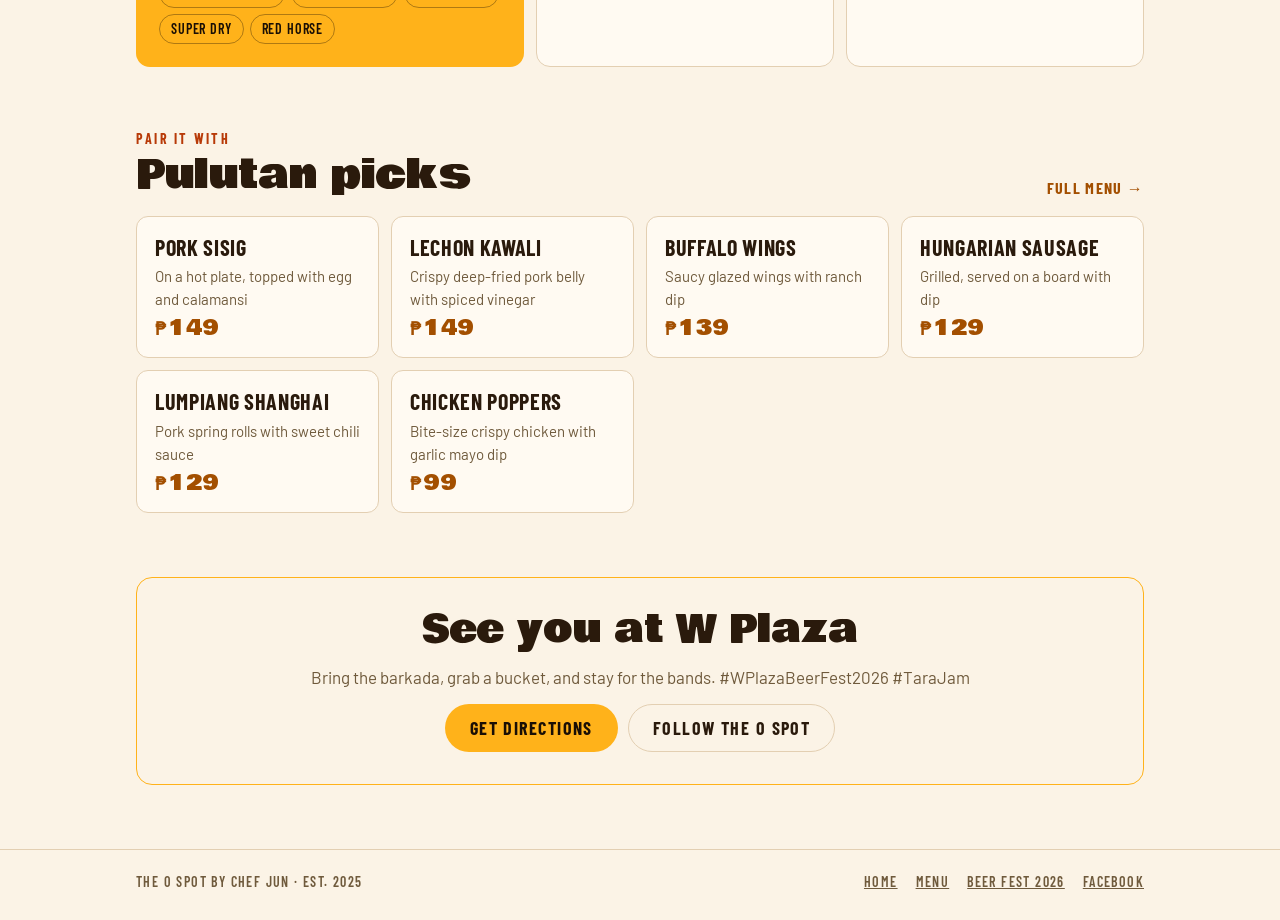
==== commit 4158bdae: "Remove 'sizzling' from Pork Sisig across homepage, Beer Fest page, FAQ and structured data Co-Author" ====
--- a/beerfest-2026/index.html
+++ b/beerfest-2026/index.html
@@ -428,7 +428,7 @@
       <a class="text-link" href="../menu/">Full menu →</a>
     </div>
     <ul class="dishes">
-      <li class="dish"><h3>Pork Sisig</h3><p>Sizzling on a hot plate, topped with egg and calamansi</p><span class="price"><b>₱</b>149</span></li>
+      <li class="dish"><h3>Pork Sisig</h3><p>On a hot plate, topped with egg and calamansi</p><span class="price"><b>₱</b>149</span></li>
       <li class="dish"><h3>Lechon Kawali</h3><p>Crispy deep-fried pork belly with spiced vinegar</p><span class="price"><b>₱</b>149</span></li>
       <li class="dish"><h3>Buffalo Wings</h3><p>Saucy glazed wings with ranch dip</p><span class="price"><b>₱</b>139</span></li>
       <li class="dish"><h3>Hungarian Sausage</h3><p>Grilled, served on a board with dip</p><span class="price"><b>₱</b>129</span></li>
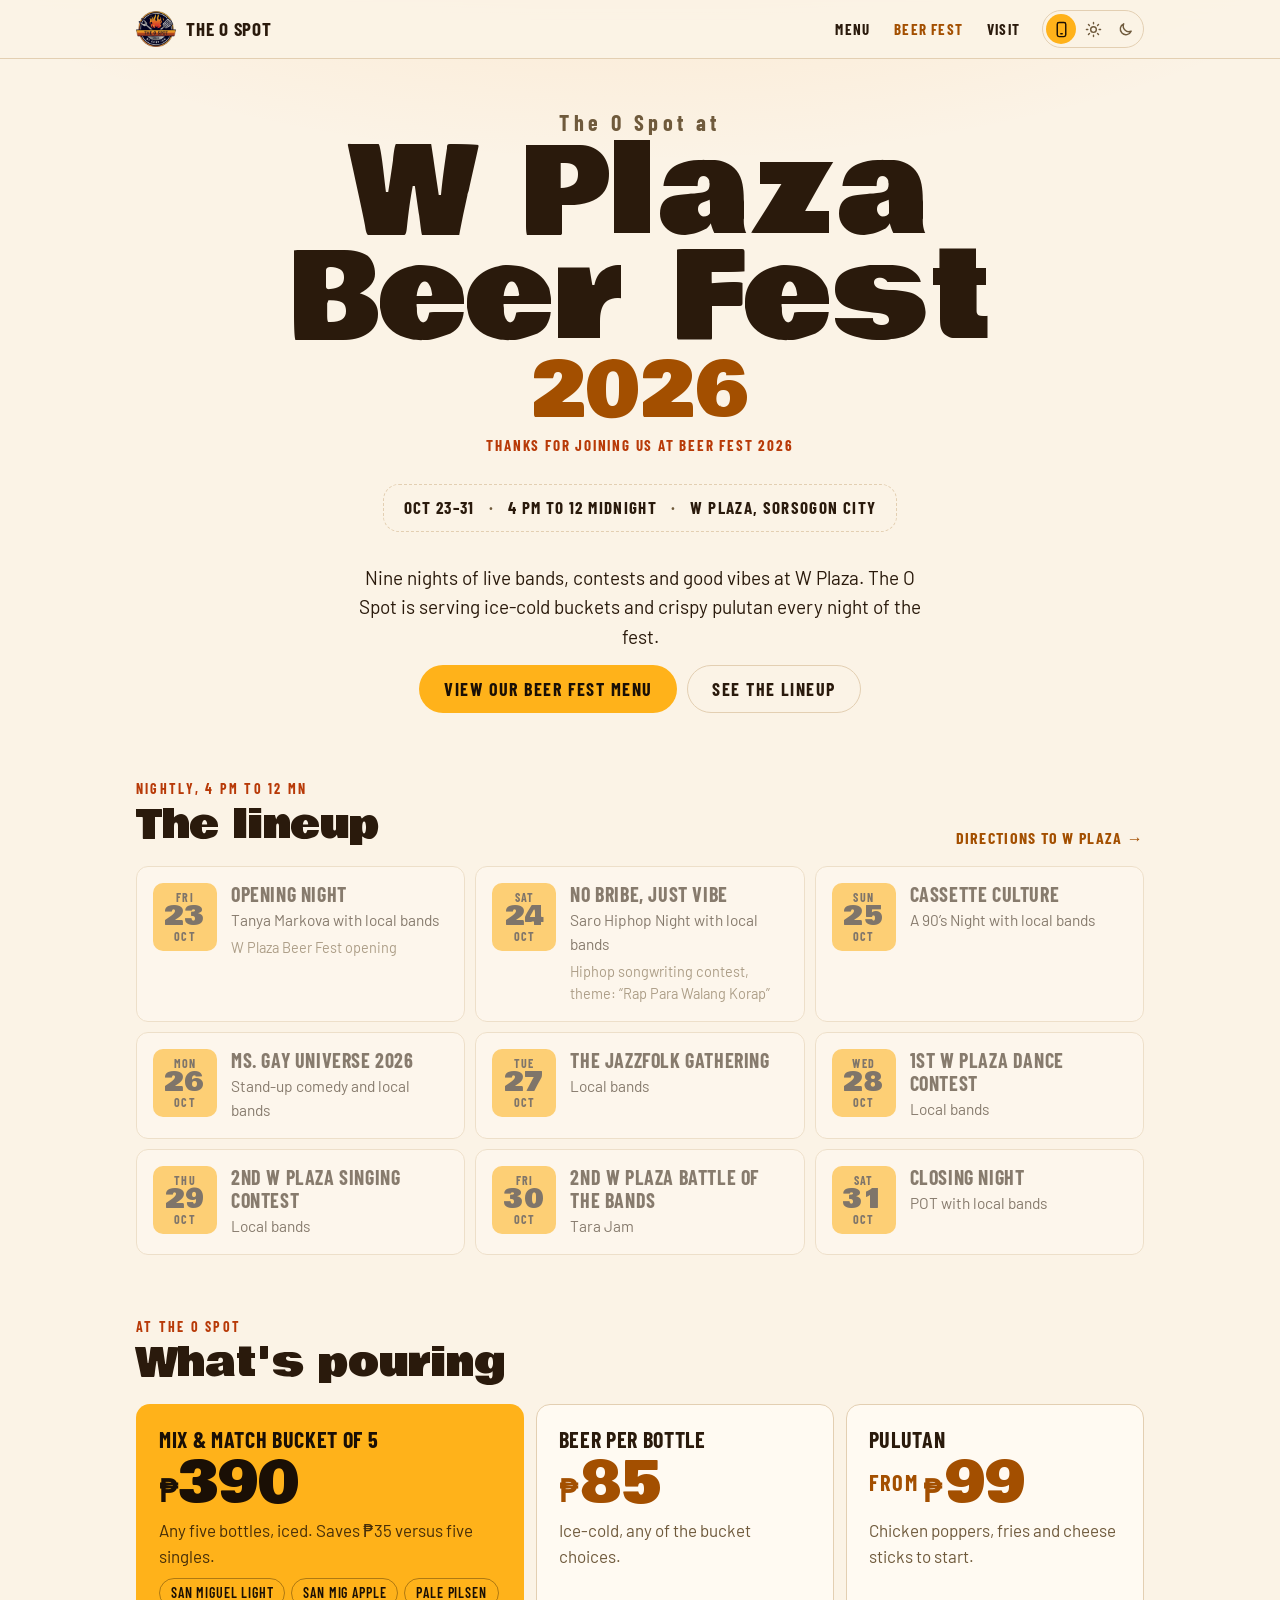
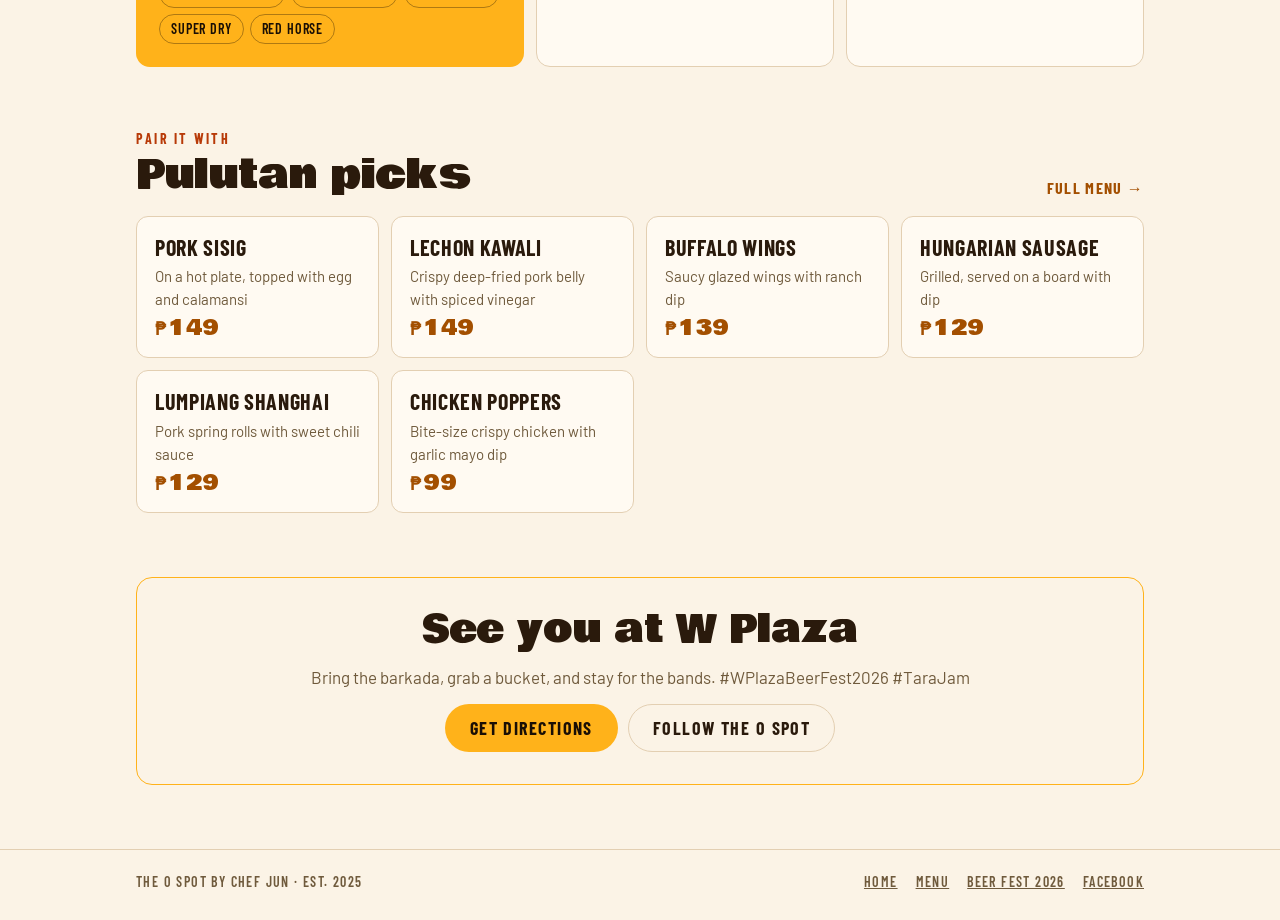
==== commit b476573e: "Remove remaining 'sizzling' wording site-wide Co-Authored-By: Claude Opus 5.5 <noreply@anthropic.com" ====
--- a/beerfest-2026/index.html
+++ b/beerfest-2026/index.html
@@ -348,7 +348,7 @@
     <h1><small>The O Spot at</small>W Plaza Beer Fest <span class="yr">2026</span></h1>
     <p class="countdown" id="countdown">October 23–31, 2026</p>
     <p class="when">Oct 23–31 <span>·</span> 4 PM to 12 midnight <span>·</span> W Plaza, Sorsogon City</p>
-    <p class="lead">Nine nights of live bands, contests and good vibes at W Plaza. The O Spot is serving ice-cold buckets and sizzling pulutan every night of the fest.</p>
+    <p class="lead">Nine nights of live bands, contests and good vibes at W Plaza. The O Spot is serving ice-cold buckets and crispy pulutan every night of the fest.</p>
     <div class="actions">
       <a class="btn btn-primary" href="../menu/">View our Beer Fest menu</a>
       <a class="btn btn-ghost" href="#lineup">See the lineup</a>
